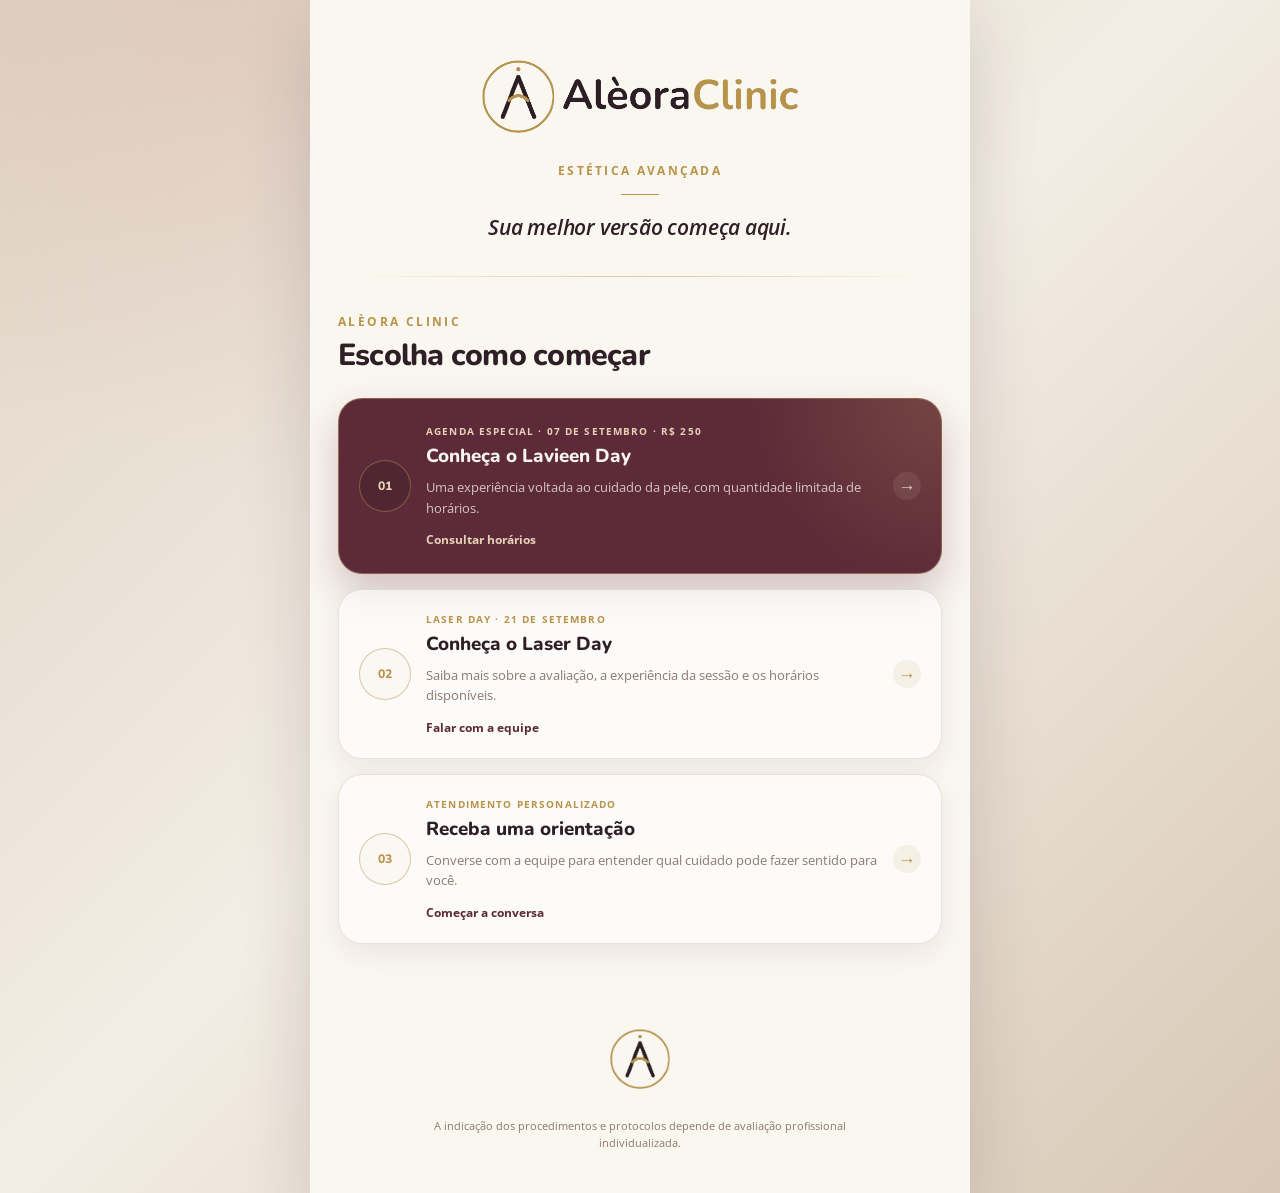
==== agenda.html @ 92c2b036 "Add files via upload" ====
<!doctype html>
<html lang="pt-BR">
  <head>
    <meta charset="utf-8" />
    <meta name="viewport" content="width=device-width, initial-scale=1" />
    <meta name="robots" content="noindex" />
    <meta
      http-equiv="refresh"
      content="0; url=./?utm_source=instagram&amp;utm_medium=social&amp;utm_campaign=link_bio"
    />
    <title>Alèora Clinic</title>
    <script>
      window.location.replace(
        "./?utm_source=instagram&utm_medium=social&utm_campaign=link_bio"
      );
    </script>
  </head>
  <body>
    <p>
      Redirecionando para a
      <a
        href="./?utm_source=instagram&amp;utm_medium=social&amp;utm_campaign=link_bio"
      >
        Alèora Clinic
      </a>.
    </p>
  </body>
</html>
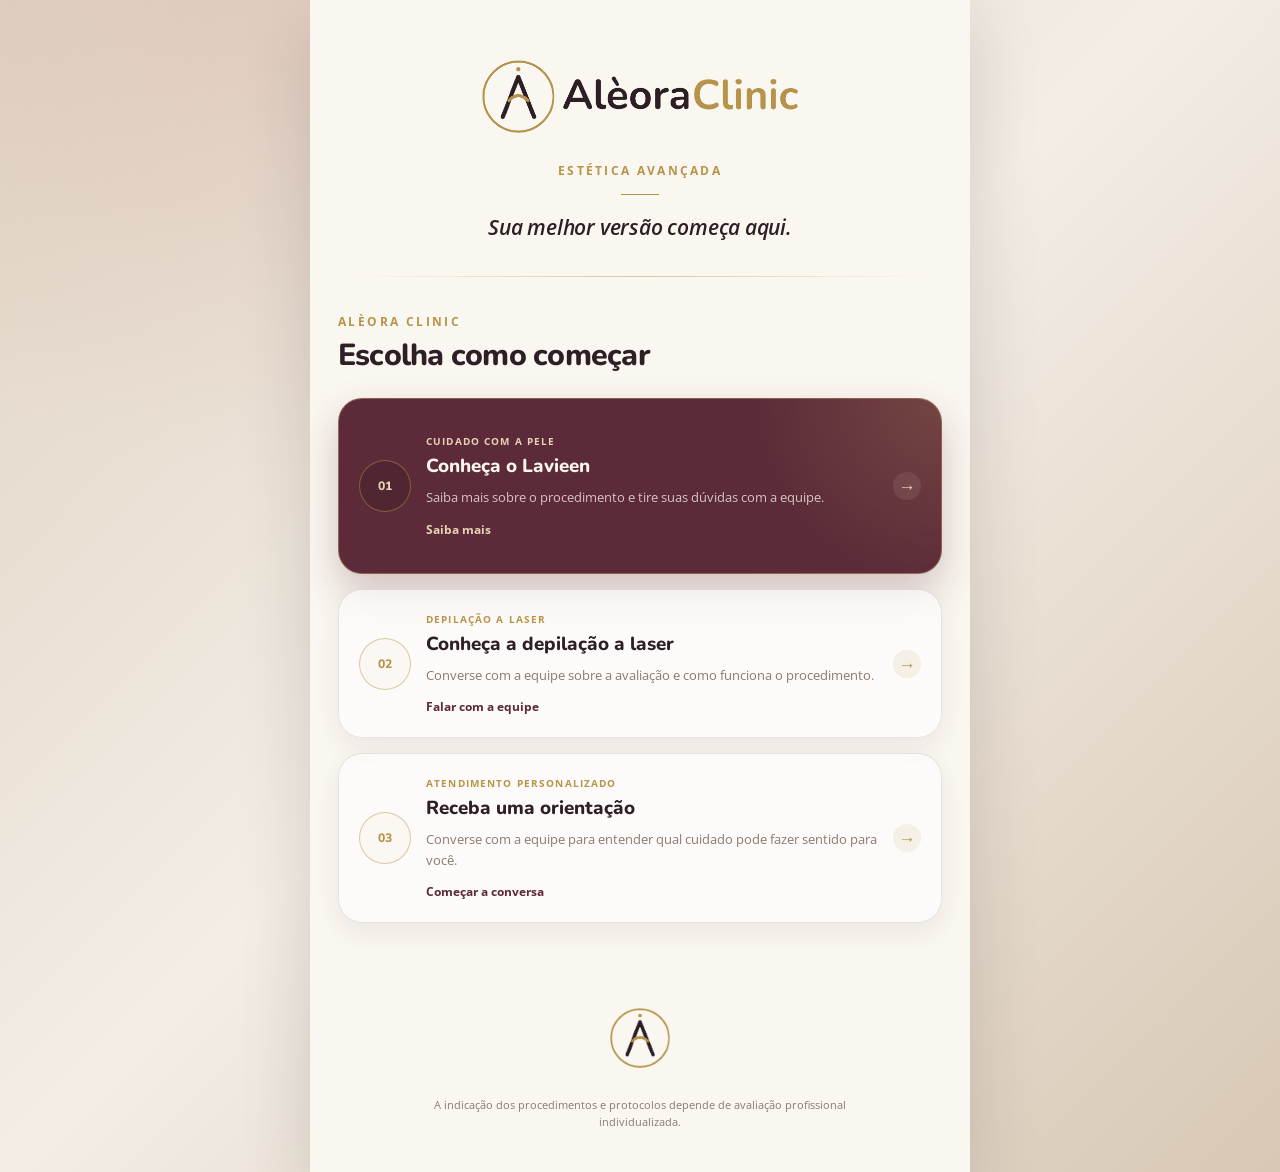
==== commit 15ccdf4e: "Preserva UTMs no redirecionamento e remove campanha fixa" ====
--- a/agenda.html
+++ b/agenda.html
@@ -4,25 +4,28 @@
     <meta charset="utf-8" />
     <meta name="viewport" content="width=device-width, initial-scale=1" />
     <meta name="robots" content="noindex" />
-    <meta
-      http-equiv="refresh"
-      content="0; url=./?utm_source=instagram&amp;utm_medium=social&amp;utm_campaign=link_bio"
-    />
     <title>Alèora Clinic</title>
     <script>
-      window.location.replace(
-        "./?utm_source=instagram&utm_medium=social&utm_campaign=link_bio"
-      );
+      (function () {
+        var params = new URLSearchParams(window.location.search);
+        var tagged = ["utm_source", "utm_medium", "utm_campaign", "utm_content", "utm_term", "utm_id"].some(function (key) {
+          return Boolean(params.get(key));
+        });
+        // Sem identificação específica, este endereço representa o link da bio.
+        // Nunca substitua os parâmetros recebidos de uma campanha ou conteúdo.
+        if (!tagged) {
+          params.set("utm_source", "instagram");
+          params.set("utm_medium", "social");
+          params.set("utm_content", "link_bio");
+        }
+        window.location.replace("./?" + params.toString() + window.location.hash);
+      })();
     </script>
+    <noscript>
+      <meta http-equiv="refresh" content="0; url=./?utm_source=instagram&amp;utm_medium=social&amp;utm_content=link_bio" />
+    </noscript>
   </head>
   <body>
-    <p>
-      Redirecionando para a
-      <a
-        href="./?utm_source=instagram&amp;utm_medium=social&amp;utm_campaign=link_bio"
-      >
-        Alèora Clinic
-      </a>.
-    </p>
+    <p>Redirecionando para a <a href="./?utm_source=instagram&amp;utm_medium=social&amp;utm_content=link_bio">Alèora Clinic</a>.</p>
   </body>
 </html>
